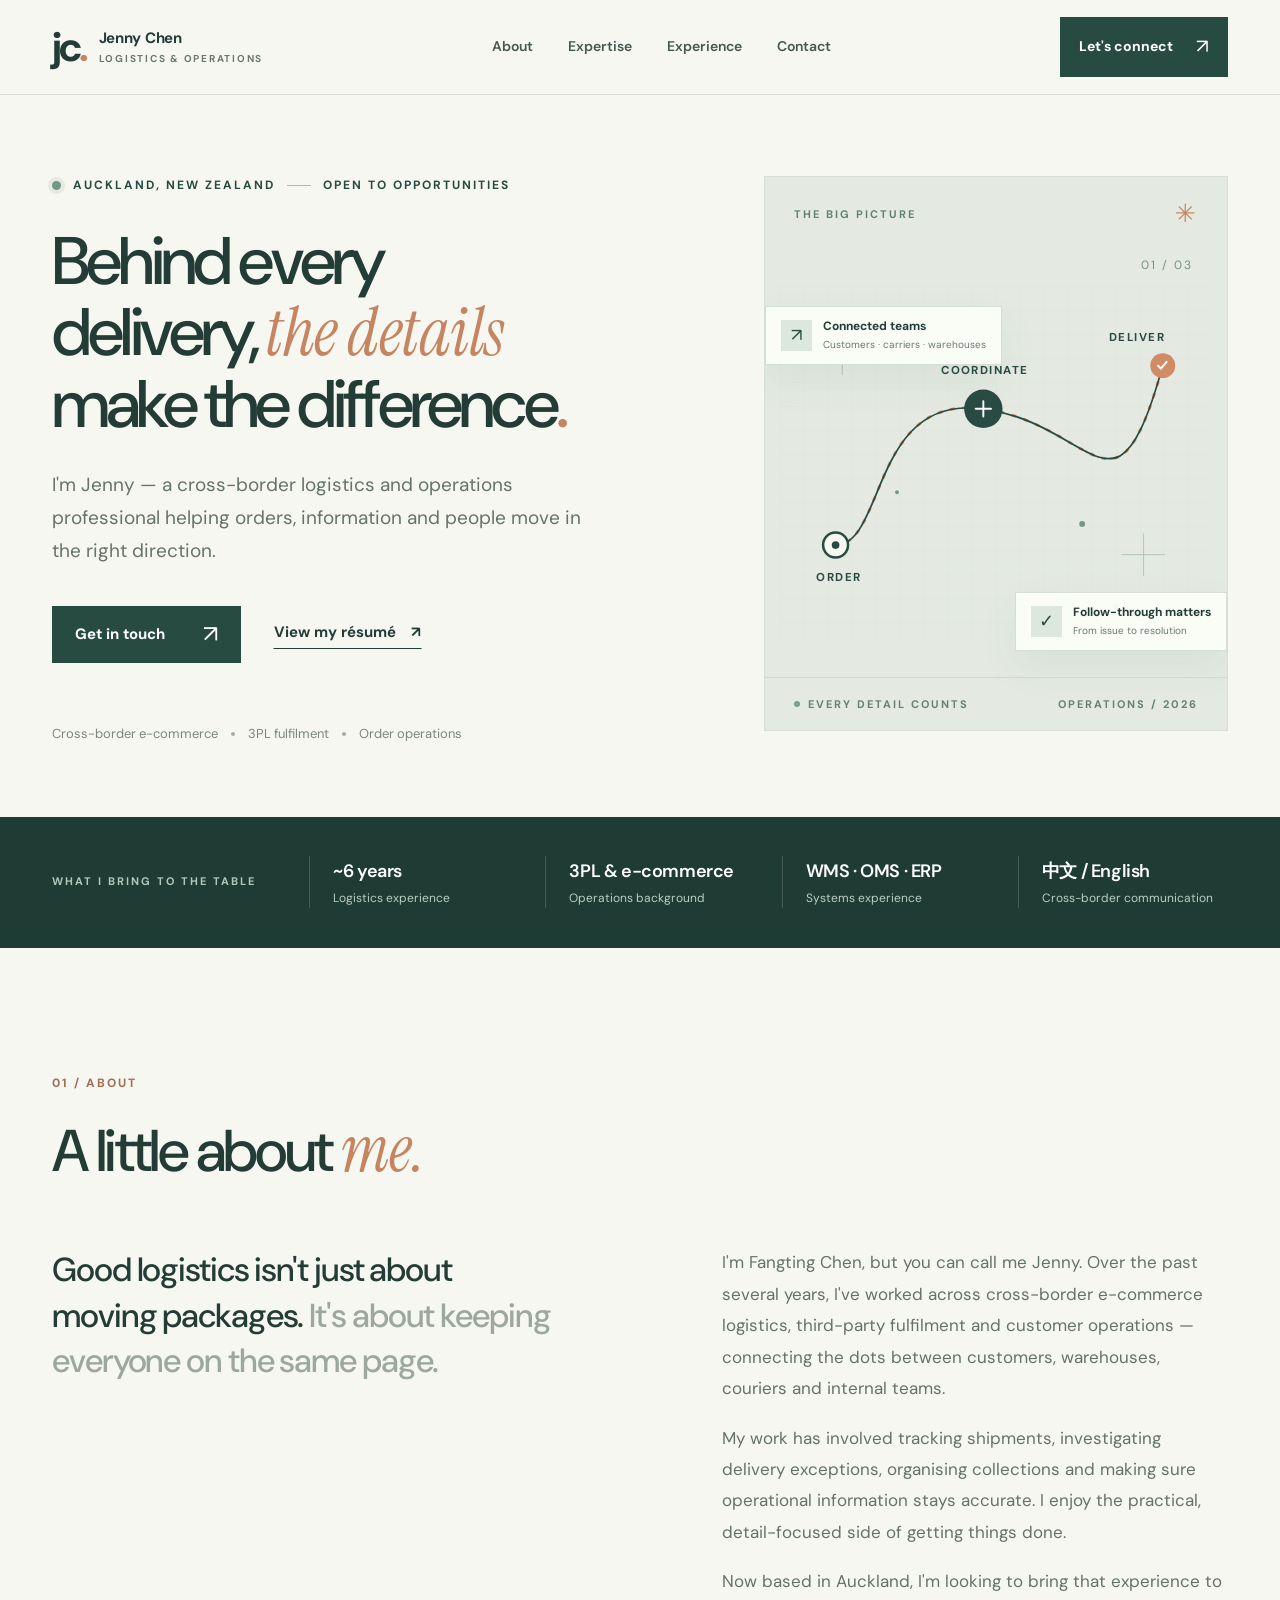
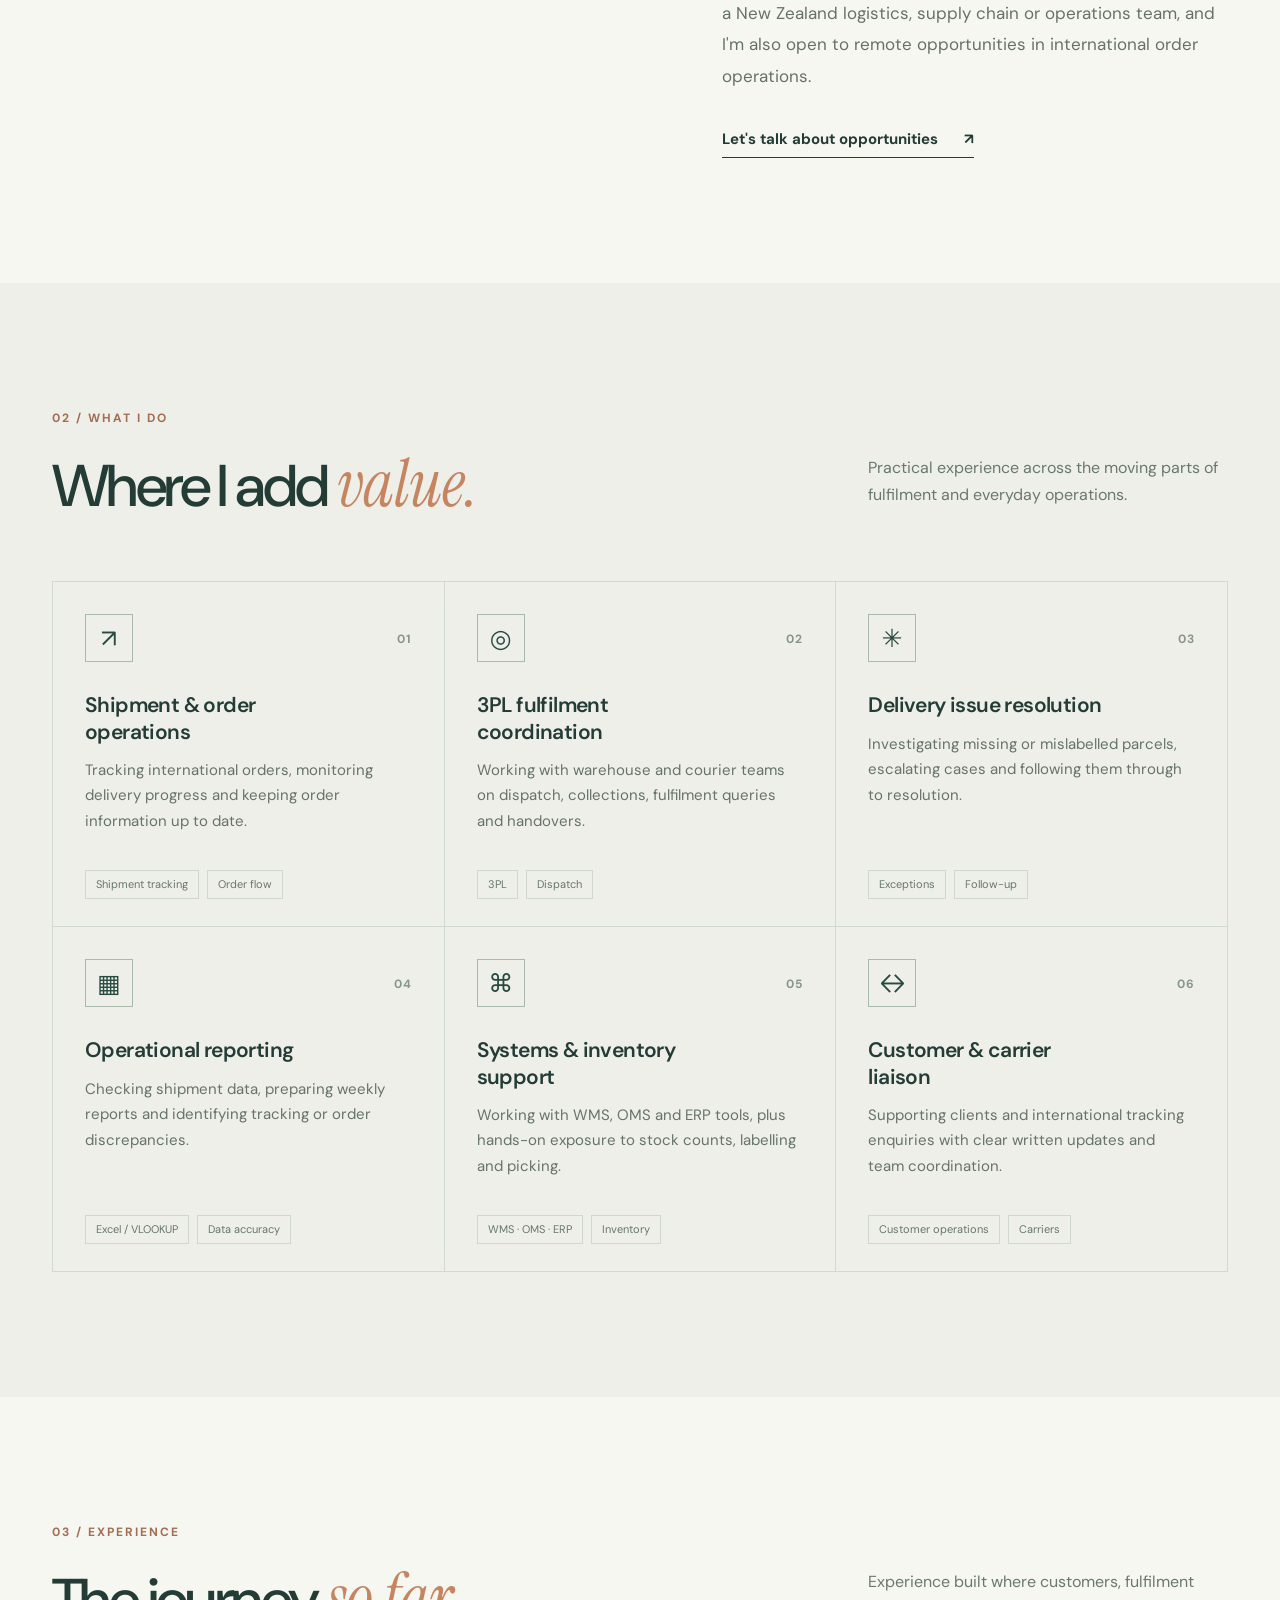
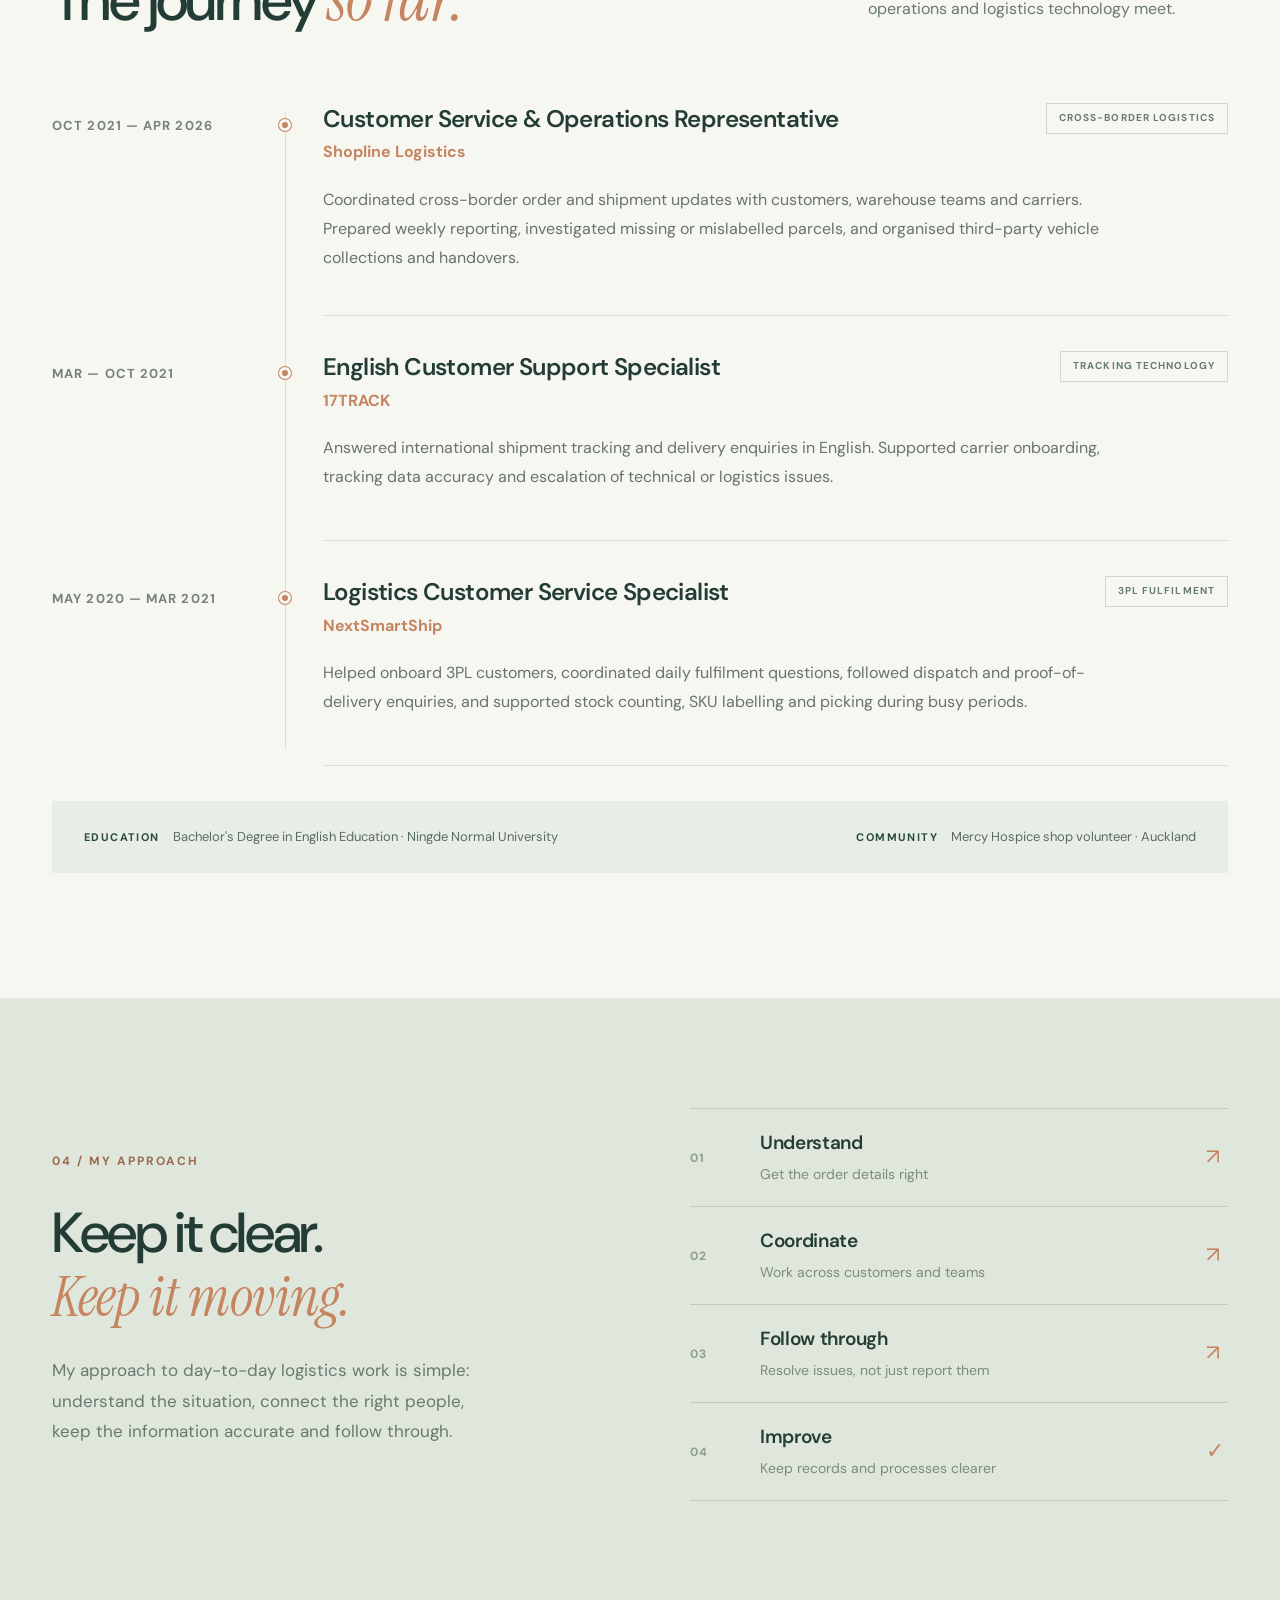
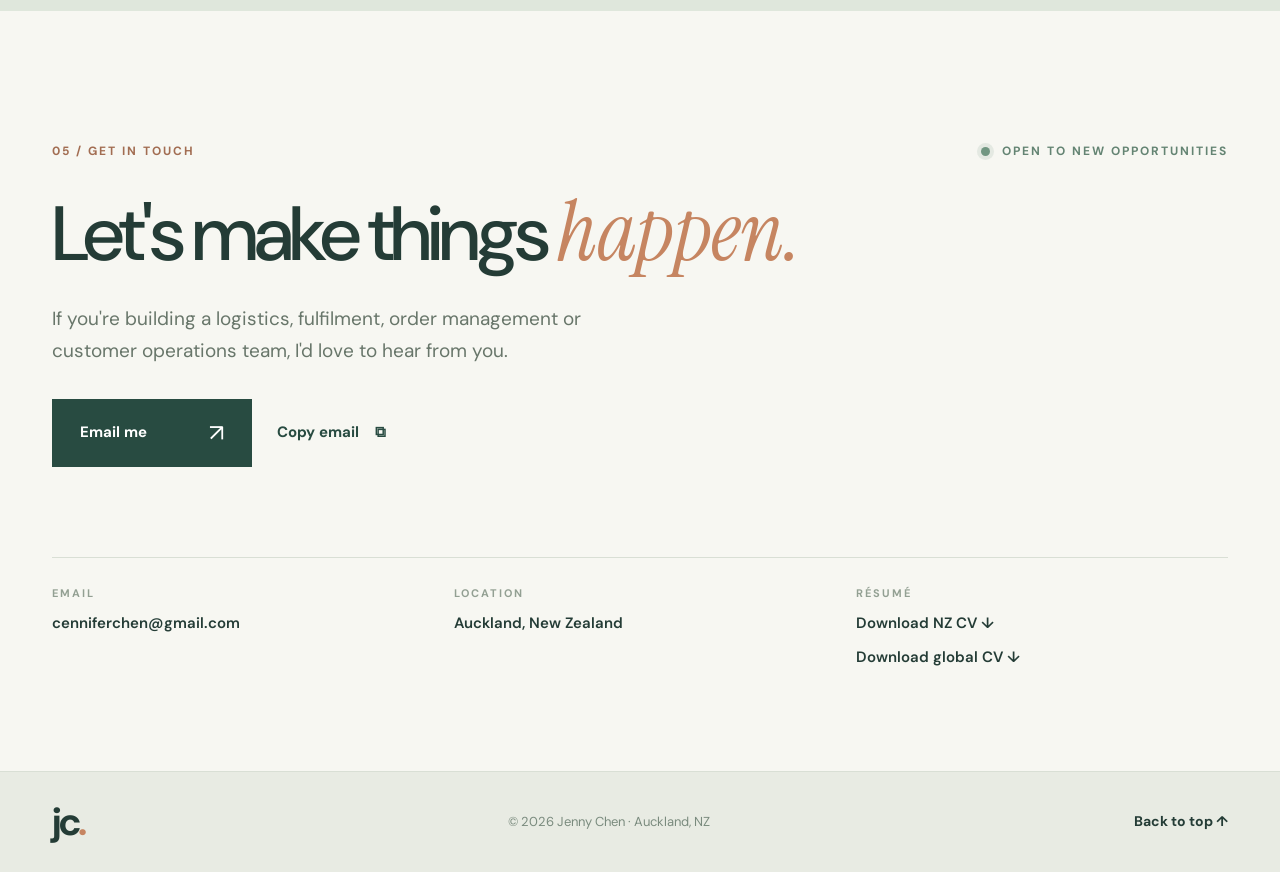
==== public/index.html @ e3de921a "Initial Jenny Chen website" ====
<!doctype html>
<html lang="en">
<head>
  <meta charset="utf-8">
  <meta name="viewport" content="width=device-width, initial-scale=1">
  <meta name="theme-color" content="#f7f7f2">
  <meta name="description" content="Meet Jenny Chen, an Auckland-based cross-border logistics and 3PL fulfilment professional experienced in shipment operations, order management and customer coordination.">
  <meta name="author" content="Fangting Chen">
  <meta property="og:type" content="profile">
  <meta property="og:title" content="Jenny Chen — Logistics & Operations">
  <meta property="og:description" content="Connecting the details behind every delivery. Cross-border logistics, fulfilment and customer operations in Auckland, New Zealand.">
  <meta property="og:url" content="https://jennyc.pages.dev/">
  <meta property="og:image" content="https://jennyc.pages.dev/og.png">
  <meta name="twitter:card" content="summary_large_image">
  <link rel="canonical" href="https://jennyc.pages.dev/">
  <link rel="icon" type="image/svg+xml" href="/favicon.svg">
  <link rel="preconnect" href="https://fonts.googleapis.com">
  <link rel="preconnect" href="https://fonts.gstatic.com" crossorigin>
  <link href="https://fonts.googleapis.com/css2?family=DM+Sans:wght@400;500;600;700&family=Instrument+Serif:ital@0;1&display=swap" rel="stylesheet">
  <link rel="stylesheet" href="styles.css">
  <title>Jenny Chen | Cross-border Logistics & Operations — Auckland, NZ</title>
  <script type="application/ld+json">{"@context":"https://schema.org","@type":"Person","name":"Fangting Chen","alternateName":"Jenny Chen","jobTitle":"Cross-border Logistics & Operations Professional","description":"Cross-border e-commerce logistics, 3PL fulfilment and shipment operations professional.","homeLocation":{"@type":"Place","name":"Auckland, New Zealand"},"knowsAbout":["Cross-border logistics","3PL fulfilment","Shipment tracking","Order management","Carrier coordination","WMS","OMS","ERP"],"email":"mailto:cenniferchen@gmail.com","url":"https://jennyc.pages.dev/"}</script>
</head>
<body>
  <a class="skip-link" href="#main">Skip to content</a>
  <header class="site-header" id="top">
    <div class="shell header-inner">
      <a class="brand" href="/" aria-label="Jenny Chen home">
        <span class="brand-symbol">jc<span>.</span></span>
        <span class="brand-name">Jenny Chen <small>LOGISTICS & OPERATIONS</small></span>
      </a>
      <nav class="desktop-nav" aria-label="Main navigation">
        <a href="#about">About</a><a href="#expertise">Expertise</a><a href="#experience">Experience</a><a href="#contact">Contact</a>
      </nav>
      <a class="header-contact" href="mailto:cenniferchen@gmail.com?subject=Hello%20Jenny%20%E2%80%94%20Career%20Opportunity">Let's connect <span aria-hidden="true">↗</span></a>
      <button class="mobile-menu-toggle" type="button" aria-controls="mobile-nav" aria-expanded="false" aria-label="Open navigation"><span></span><span></span></button>
    </div>
    <nav class="mobile-nav" id="mobile-nav" aria-label="Mobile navigation" hidden><a href="#about">About</a><a href="#expertise">Expertise</a><a href="#experience">Experience</a><a href="#contact">Contact</a></nav>
  </header>
  <main id="main">
    <section class="hero shell" aria-labelledby="hero-heading">
      <div class="hero-copy">
        <p class="eyebrow"><span class="status-dot"></span> AUCKLAND, NEW ZEALAND <span class="eyebrow-line"></span> OPEN TO OPPORTUNITIES</p>
        <h1 id="hero-heading">Behind every<br>delivery, <em>the details</em><br>make the difference<span class="period">.</span></h1>
        <p class="hero-lead">I'm Jenny — a cross-border logistics and operations professional helping orders, information and people move in the right direction.</p>
        <div class="hero-actions">
          <a class="button button-primary" href="#contact">Get in touch <span aria-hidden="true">↗</span></a>
          <a class="button button-text" href="/resume.html">View my résumé <span aria-hidden="true">↗</span></a>
        </div>
        <div class="hero-meta"><span>Cross-border e-commerce</span><span class="meta-separator"></span><span>3PL fulfilment</span><span class="meta-separator"></span><span>Order operations</span></div>
      </div>
      <div class="hero-art" aria-label="Illustration of a shipment's journey from order through coordination to delivery">
        <div class="art-top"><span>THE BIG PICTURE</span><span class="art-mark">✳</span></div>
        <div class="journey">
          <span class="journey-stamp">01 / 03</span>
          <svg class="journey-graphic" viewBox="0 0 450 370" role="img" aria-label="A visual route connecting three logistics stages">
            <defs><pattern id="grid" width="25" height="25" patternUnits="userSpaceOnUse"><path d="M25 0H0V25" fill="none" stroke="#d3ddd4" stroke-width="0.7"/></pattern></defs>
            <rect width="450" height="370" fill="url(#grid)" opacity="0.6"/>
            <path d="M58 270 C110 270 95 112 212 128 S350 260 399 83" stroke="#cf8c67" stroke-width="3" fill="none" stroke-linecap="round" stroke-dasharray="3 10"/>
            <path d="M58 270 C110 270 95 112 212 128 S350 260 399 83" stroke="#294b43" stroke-width="1.8" fill="none" stroke-linecap="round"/>
            <circle cx="58" cy="270" r="13" fill="#f8f8f2" stroke="#294b43" stroke-width="2.6"/><circle cx="58" cy="270" r="4" fill="#294b43"/>
            <circle cx="212" cy="128" r="20" fill="#294b43"/><path d="M204 128h16m-8-8v16" stroke="#fff" stroke-width="2" stroke-linecap="round"/>
            <circle cx="399" cy="83" r="13" fill="#cf8c67"/><path d="m394 83 3 3 6-7" fill="none" stroke="#fff" stroke-width="2" stroke-linecap="round"/>
            <g fill="#294b43" font-family="DM Sans,Arial,sans-serif" font-size="12" font-weight="700" letter-spacing="1.5"><text x="38" y="307">ORDER</text><text x="168" y="92">COORDINATE</text><text x="343" y="57">DELIVER</text></g>
            <g fill="#75958b"><circle cx="315" cy="248" r="3"/><circle cx="85" cy="63" r="3"/><circle cx="350" cy="334" r="3"/><circle cx="122" cy="215" r="2"/></g>
            <path d="M40 68h50m-25-25v50M356 280h45m-22-22v44" stroke="#9cb3a8" stroke-width="1" opacity=".7"/>
          </svg>
          <div class="floating-note note-one"><span class="note-icon">↗</span><span><strong>Connected teams</strong><small>Customers · carriers · warehouses</small></span></div>
          <div class="floating-note note-two"><span class="note-icon">✓</span><span><strong>Follow-through matters</strong><small>From issue to resolution</small></span></div>
        </div>
        <div class="art-bottom"><span><i></i> EVERY DETAIL COUNTS</span><span>OPERATIONS / 2026</span></div>
      </div>
    </section>
    <div class="credibility-band">
      <div class="shell credibility-inner">
        <p>WHAT I BRING TO THE TABLE</p>
        <div><strong>~6 years</strong><span>Logistics experience</span></div>
        <div><strong>3PL & e-commerce</strong><span>Operations background</span></div>
        <div><strong>WMS · OMS · ERP</strong><span>Systems experience</span></div>
        <div><strong>中文 / English</strong><span>Cross-border communication</span></div>
      </div>
    </div>

    <section id="about" class="section shell about-section">
      <div class="section-heading"><span class="section-number">01 / ABOUT</span><h2>A little about <em>me.</em></h2></div>
      <div class="about-grid">
        <p class="statement">Good logistics isn't just about moving packages. <span>It's about keeping everyone on the same page.</span></p>
        <div class="about-prose">
          <p>I'm Fangting Chen, but you can call me Jenny. Over the past several years, I've worked across cross-border e-commerce logistics, third-party fulfilment and customer operations — connecting the dots between customers, warehouses, couriers and internal teams.</p>
          <p>My work has involved tracking shipments, investigating delivery exceptions, organising collections and making sure operational information stays accurate. I enjoy the practical, detail-focused side of getting things done.</p>
          <p>Now based in Auckland, I'm looking to bring that experience to a New Zealand logistics, supply chain or operations team, and I'm also open to remote opportunities in international order operations.</p>
          <a href="#contact" class="inline-link">Let's talk about opportunities <span aria-hidden="true">↗</span></a>
        </div>
      </div>
    </section>

    <section id="expertise" class="section expertise-section">
      <div class="shell">
        <div class="section-heading heading-split"><div><span class="section-number">02 / WHAT I DO</span><h2>Where I add <em>value.</em></h2></div><p>Practical experience across the moving parts of fulfilment and everyday operations.</p></div>
        <div class="skills-grid">
          <article class="skill-card"><div class="skill-symbol">↗</div><span class="card-index">01</span><h3>Shipment & order operations</h3><p>Tracking international orders, monitoring delivery progress and keeping order information up to date.</p><div class="tags"><span>Shipment tracking</span><span>Order flow</span></div></article>
          <article class="skill-card"><div class="skill-symbol">◎</div><span class="card-index">02</span><h3>3PL fulfilment coordination</h3><p>Working with warehouse and courier teams on dispatch, collections, fulfilment queries and handovers.</p><div class="tags"><span>3PL</span><span>Dispatch</span></div></article>
          <article class="skill-card"><div class="skill-symbol">✳</div><span class="card-index">03</span><h3>Delivery issue resolution</h3><p>Investigating missing or mislabelled parcels, escalating cases and following them through to resolution.</p><div class="tags"><span>Exceptions</span><span>Follow-up</span></div></article>
          <article class="skill-card"><div class="skill-symbol">▦</div><span class="card-index">04</span><h3>Operational reporting</h3><p>Checking shipment data, preparing weekly reports and identifying tracking or order discrepancies.</p><div class="tags"><span>Excel / VLOOKUP</span><span>Data accuracy</span></div></article>
          <article class="skill-card"><div class="skill-symbol">⌘</div><span class="card-index">05</span><h3>Systems & inventory support</h3><p>Working with WMS, OMS and ERP tools, plus hands-on exposure to stock counts, labelling and picking.</p><div class="tags"><span>WMS · OMS · ERP</span><span>Inventory</span></div></article>
          <article class="skill-card"><div class="skill-symbol">↔</div><span class="card-index">06</span><h3>Customer & carrier liaison</h3><p>Supporting clients and international tracking enquiries with clear written updates and team coordination.</p><div class="tags"><span>Customer operations</span><span>Carriers</span></div></article>
        </div>
      </div>
    </section>

    <section id="experience" class="section shell experience-section">
      <div class="section-heading heading-split"><div><span class="section-number">03 / EXPERIENCE</span><h2>The journey <em>so far.</em></h2></div><p>Experience built where customers, fulfilment operations and logistics technology meet.</p></div>
      <div class="timeline">
        <article class="experience-row"><div class="experience-date">OCT 2021 — APR 2026</div><div class="experience-marker"><span></span></div><div class="experience-content"><div class="experience-top"><div><h3>Customer Service & Operations Representative</h3><p class="company">Shopline Logistics</p></div><span class="experience-pill">CROSS-BORDER LOGISTICS</span></div><p>Coordinated cross-border order and shipment updates with customers, warehouse teams and carriers. Prepared weekly reporting, investigated missing or mislabelled parcels, and organised third-party vehicle collections and handovers.</p></div></article>
        <article class="experience-row"><div class="experience-date">MAR — OCT 2021</div><div class="experience-marker"><span></span></div><div class="experience-content"><div class="experience-top"><div><h3>English Customer Support Specialist</h3><p class="company">17TRACK</p></div><span class="experience-pill">TRACKING TECHNOLOGY</span></div><p>Answered international shipment tracking and delivery enquiries in English. Supported carrier onboarding, tracking data accuracy and escalation of technical or logistics issues.</p></div></article>
        <article class="experience-row"><div class="experience-date">MAY 2020 — MAR 2021</div><div class="experience-marker"><span></span></div><div class="experience-content"><div class="experience-top"><div><h3>Logistics Customer Service Specialist</h3><p class="company">NextSmartShip</p></div><span class="experience-pill">3PL FULFILMENT</span></div><p>Helped onboard 3PL customers, coordinated daily fulfilment questions, followed dispatch and proof-of-delivery enquiries, and supported stock counting, SKU labelling and picking during busy periods.</p></div></article>
      </div>
      <div class="experience-foot"><span><strong>EDUCATION</strong> Bachelor's Degree in English Education · Ningde Normal University</span><span><strong>COMMUNITY</strong> Mercy Hospice shop volunteer · Auckland</span></div>
    </section>

    <section class="approach-section">
      <div class="shell approach-inner">
        <div class="approach-copy"><span class="section-number">04 / MY APPROACH</span><h2>Keep it clear.<br><em>Keep it moving.</em></h2><p>My approach to day-to-day logistics work is simple: understand the situation, connect the right people, keep the information accurate and follow through.</p></div>
        <div class="approach-steps"><div class="step"><b>01</b><div><strong>Understand</strong><span>Get the order details right</span></div><span aria-hidden="true">↗</span></div><div class="step"><b>02</b><div><strong>Coordinate</strong><span>Work across customers and teams</span></div><span aria-hidden="true">↗</span></div><div class="step"><b>03</b><div><strong>Follow through</strong><span>Resolve issues, not just report them</span></div><span aria-hidden="true">↗</span></div><div class="step"><b>04</b><div><strong>Improve</strong><span>Keep records and processes clearer</span></div><span aria-hidden="true">✓</span></div></div>
      </div>
    </section>

    <section id="contact" class="section shell contact-section">
      <div class="contact-intro"><span class="section-number">05 / GET IN TOUCH</span><span class="contact-availability"><span class="status-dot"></span> OPEN TO NEW OPPORTUNITIES</span></div>
      <h2>Let's make things <em>happen.</em></h2>
      <p>If you're building a logistics, fulfilment, order management or customer operations team, I'd love to hear from you.</p>
      <div class="contact-actions"><a class="button button-primary button-large" href="mailto:cenniferchen@gmail.com?subject=Hello%20Jenny%20%E2%80%94%20Career%20Opportunity">Email me <span aria-hidden="true">↗</span></a><button class="copy-email" type="button" data-copy="cenniferchen@gmail.com" aria-label="Copy Jenny's email address">Copy email <span aria-hidden="true">⧉</span></button></div>
      <div class="contact-bottom"><div><span class="small-label">EMAIL</span><a href="mailto:cenniferchen@gmail.com">cenniferchen@gmail.com</a></div><div><span class="small-label">LOCATION</span><span>Auckland, New Zealand</span></div><div><span class="small-label">RÉSUMÉ</span><a href="/Jenny_Chen_CV_NZ.pdf" download>Download NZ CV ↓</a><a href="/Jenny_Chen_CV_Global.pdf" download>Download global CV ↓</a></div></div>
    </section>
  </main>
  <footer class="site-footer"><div class="shell footer-inner"><a href="#top" class="footer-brand">jc<span>.</span></a><span>© <span id="year">2026</span> Jenny Chen · Auckland, NZ</span><a href="#top">Back to top ↑</a></div></footer>
  <script src="script.js" defer></script>
</body>
</html>
---- public/styles.css ----
:root{--ink:#243c36;--forest:#284b41;--forest-deep:#1f3c34;--muted:#69796e;--border:#d9dfd5;--paper:#f7f7f2;--soft:#edeee8;--white:#fff;--orange:#c68561;--cream:#f2eadd;--serif:"Instrument Serif",Georgia,serif;--sans:"DM Sans",system-ui,-apple-system,"Segoe UI",sans-serif}
*{box-sizing:border-box}html{scroll-behavior:smooth;scroll-padding-top:95px}body{margin:0;background:var(--paper);color:var(--ink);font-family:var(--sans);font-size:17px;line-height:1.68;-webkit-font-smoothing:antialiased}a{color:inherit;text-decoration:none}button{font:inherit;cursor:pointer}button:focus-visible,a:focus-visible{outline:3px solid var(--orange);outline-offset:5px}::selection{background:#d5ddc9;color:#142920}img,svg{max-width:100%}.shell{width:min(1280px,calc(100% - 104px));margin:0 auto}.skip-link{position:absolute;z-index:9999;top:-70px;left:15px;background:#fff;padding:12px}.skip-link:focus{top:12px}
.site-header{height:95px;position:relative;z-index:50;background:var(--paper);border-bottom:1px solid rgba(39,68,57,.14)}.header-inner{height:100%;display:flex;align-items:center;justify-content:space-between;gap:25px}.brand{display:flex;align-items:center;gap:12px;flex-shrink:0}.brand-symbol,.footer-brand{font-weight:700;letter-spacing:-2.8px;font-size:41px;line-height:1}.brand-symbol span,.footer-brand span{color:var(--orange)}.brand-name{font-size:15px;font-weight:700;letter-spacing:-.3px;line-height:1.3}.brand-name small{display:block;font-size:10px;letter-spacing:1.75px;color:var(--muted);font-weight:700;margin-top:4px}.desktop-nav{display:flex;align-items:center;gap:35px}.desktop-nav a{font-size:14px;font-weight:600;color:#45574f;transition:color .2s}.desktop-nav a:hover{color:var(--orange)}.header-contact{background:var(--forest);color:#fff;font-size:14px;font-weight:700;padding:13px 19px;white-space:nowrap;display:flex;align-items:center;gap:23px;transition:background .2s,transform .2s}.header-contact:hover,.button-primary:hover{background:#386658;transform:translateY(-2px)}.header-contact span{font-size:20px;font-weight:400}.mobile-menu-toggle{display:none;border:0;background:transparent;padding:12px}.mobile-menu-toggle span{display:block;width:25px;height:2px;background:var(--ink);margin:5px}.mobile-nav{background:var(--paper);border-top:1px solid var(--border);padding:15px 7%;box-shadow:0 20px 25px #16292213}.mobile-nav:not([hidden]){display:flex;flex-direction:column}.mobile-nav a{padding:12px 5px;font-size:16px;font-weight:600}
.hero{display:grid;grid-template-columns:1.17fr .83fr;gap:5%;align-items:center;min-height:680px;padding-top:68px;padding-bottom:72px}.eyebrow,.section-number,.small-label,.contact-availability{font-size:12px;letter-spacing:2px;font-weight:700}.eyebrow{display:flex;align-items:center;gap:12px;color:var(--forest);white-space:nowrap}.status-dot{width:9px;height:9px;display:inline-block;border-radius:50%;background:#729782;box-shadow:0 0 0 4px #72978224;flex-shrink:0}.eyebrow-line{width:24px;height:1px;background:#adb8aa}.hero h1{font-weight:500;letter-spacing:-3.8px;line-height:1.06;font-size:clamp(49px,5.25vw,81px);margin:31px 0 28px;max-width:780px}.hero h1 em,.section h2 em,.approach-copy h2 em,.contact-section h2 em{font-family:var(--serif);font-weight:400;letter-spacing:-.5px;color:var(--orange)}.period{color:var(--orange)}.hero-lead{color:#657369;line-height:1.75;max-width:550px;font-size:19px;margin:0}.hero-actions{display:flex;align-items:center;gap:32px;margin-top:38px}.button{display:inline-flex;align-items:center;justify-content:space-between;gap:38px;border:1px solid transparent;min-height:54px;font-size:15px;font-weight:700;transition:transform .2s,background .2s}.button-primary{background:var(--forest);padding:15px 22px;color:#fff}.button-primary span{font-size:24px;line-height:1;font-weight:400}.button-text{border-bottom:1px solid var(--ink);padding:0 0 3px;min-height:auto;gap:15px}.button-text:hover,.inline-link:hover{color:var(--orange);border-color:var(--orange)}.hero-meta{display:flex;align-items:center;flex-wrap:wrap;gap:13px;color:#7a867e;font-size:13px;margin-top:60px}.meta-separator{width:4px;height:4px;border-radius:50%;background:#a3afa5}
.hero-art{background:#e4eae2;min-height:555px;border:1px solid #d8e0d6;position:relative;overflow:hidden;display:flex;flex-direction:column}.art-top,.art-bottom{display:flex;justify-content:space-between;align-items:center;padding:24px 29px;color:#658075;font-size:11px;font-weight:700;letter-spacing:2px;position:relative;z-index:2}.art-mark{color:var(--orange);font-size:25px;line-height:1}.journey{flex:1;position:relative;display:flex;align-items:center;justify-content:center}.journey-graphic{width:calc(100% - 24px);max-height:355px;overflow:visible}.journey-stamp{position:absolute;right:34px;top:5px;color:#769186;font-size:12px;letter-spacing:2px}.floating-note{position:absolute;display:flex;align-items:center;gap:11px;background:rgba(252,254,248,.94);border:1px solid #d5ddd4;box-shadow:0 16px 42px #284b4110;padding:12px 15px;z-index:2}.note-one{left:0;top:13%}.note-two{right:0;bottom:6%}.note-icon{display:grid;place-items:center;background:#dce7dd;color:var(--forest);width:31px;height:31px;font-size:18px}.floating-note strong{display:block;font-size:12px;line-height:1.3}.floating-note small{display:block;font-size:10px;line-height:1.5;color:#68796d;margin-top:3px}.art-bottom{border-top:1px solid #ced8cf;padding-top:17px;padding-bottom:17px}.art-bottom span:first-child{display:flex;align-items:center;gap:8px}.art-bottom i{display:block;width:6px;height:6px;border-radius:50%;background:#7ca18a}
.credibility-band{background:var(--forest-deep);color:#fff}.credibility-inner{min-height:131px;display:grid;grid-template-columns:1.1fr repeat(4,1fr);gap:26px;align-items:center}.credibility-inner>p{font-size:11px;font-weight:700;letter-spacing:2px;color:#b2c7ba;line-height:1.8}.credibility-inner>div{display:flex;flex-direction:column;gap:2px;border-left:1px solid #ffffff29;padding-left:23px}.credibility-inner strong{font-size:18px;letter-spacing:-.4px;white-space:nowrap;font-weight:600}.credibility-inner span{font-size:12px;color:#bbcdc2}
.section{padding-top:125px;padding-bottom:125px}.section-heading .section-number{color:#a26d52;display:block;margin-bottom:22px}.section-heading h2,.contact-section h2{font-size:clamp(43px,4.6vw,68px);font-weight:500;letter-spacing:-2.6px;line-height:1.06;margin:0}.section-heading h2 em,.contact-section h2 em{font-size:1.1em}.heading-split{display:flex;align-items:end;justify-content:space-between;gap:35px}.heading-split>p{max-width:360px;color:var(--muted);font-size:16px;margin:0 0 10px}.about-grid{display:grid;grid-template-columns:1fr 1fr;gap:14%;margin-top:64px}.statement{font-size:clamp(28px,2.6vw,38px);letter-spacing:-1.1px;line-height:1.36;font-weight:500;margin:0}.statement span{color:#9da89d}.about-prose p{margin:0 0 18px;color:#657268;font-size:17px;line-height:1.85}.inline-link{display:inline-flex;gap:26px;border-bottom:1px solid var(--ink);padding-bottom:5px;font-size:15px;font-weight:700;margin-top:17px}
.expertise-section{background:#efefe9}.skills-grid{display:grid;grid-template-columns:repeat(3,1fr);margin-top:62px;border-top:1px solid #d2d9ce;border-left:1px solid #d2d9ce}.skill-card{min-height:345px;border-right:1px solid #d2d9ce;border-bottom:1px solid #d2d9ce;padding:32px 32px 27px;display:flex;flex-direction:column;transition:background .2s}.skill-card:hover{background:#f9f9f5}.skill-symbol{width:48px;height:48px;border:1px solid #a7baac;display:grid;place-items:center;color:var(--forest);font-size:25px;line-height:1}.card-index{font-size:12px;color:#87968a;font-weight:700;letter-spacing:1px;align-self:end;margin-top:-33px}.skill-card h3{font-size:21px;font-weight:600;line-height:1.25;letter-spacing:-.6px;max-width:240px;margin:43px 0 13px}.skill-card p{font-size:15px;line-height:1.7;color:#65736a;margin:0 0 22px}.tags{margin-top:auto;display:flex;gap:8px;flex-wrap:wrap}.tags span{font-size:11px;line-height:1.4;border:1px solid #d0d8cd;padding:6px 10px;color:#64776a;white-space:nowrap}
.timeline{margin-top:70px}.experience-row{display:grid;grid-template-columns:195px 32px 1fr;gap:22px;min-height:225px}.experience-date{padding-top:12px;color:#758378;font-size:13px;font-weight:700;letter-spacing:1.1px}.experience-marker{position:relative;display:flex;justify-content:center}.experience-marker:before{content:"";width:1px;height:100%;background:#d8ded5;position:absolute;left:50%;top:9px}.experience-row:last-child .experience-marker:before{height:calc(100% - 60px)}.experience-marker span{width:12px;height:12px;position:relative;z-index:1;border:3px solid var(--paper);background:var(--orange);box-shadow:0 0 0 1px var(--orange);border-radius:50%;margin-top:16px}.experience-content{border-bottom:1px solid var(--border);padding:0 0 43px;margin-bottom:35px}.experience-top{display:flex;justify-content:space-between;align-items:flex-start;gap:15px}.experience-content h3{font-size:24px;letter-spacing:-.6px;font-weight:600;line-height:1.3;margin:0 0 5px}.experience-content .company{color:var(--orange);font-size:16px;font-weight:700;margin:0}.experience-pill{border:1px solid #cfd8cf;padding:6px 12px;font-size:10px;letter-spacing:1.1px;font-weight:700;color:#667d6e;white-space:nowrap}.experience-content>p{max-width:780px;color:#66746b;font-size:16px;margin:20px 0 0;line-height:1.8}.experience-foot{display:flex;gap:40px;justify-content:space-between;background:#e8eee6;padding:25px 32px;color:#586d5f;font-size:13px}.experience-foot strong{color:var(--forest);font-size:11px;letter-spacing:1.4px;margin-right:10px}
.approach-section{background:#dfe7dc;padding:110px 0}.approach-inner{display:grid;grid-template-columns:.96fr 1.04fr;gap:12%;align-items:center}.approach-copy .section-number{color:#9c6a4e}.approach-copy h2{font-size:clamp(42px,4.4vw,63px);letter-spacing:-2.4px;line-height:1.13;font-weight:500;margin:27px 0}.approach-copy p{font-size:17px;color:#667b6d;max-width:430px;line-height:1.8}.approach-steps{border-top:1px solid #bcccbf}.step{display:grid;grid-template-columns:55px 1fr 22px;align-items:center;gap:15px;min-height:98px;border-bottom:1px solid #bcccbf}.step b{font-size:12px;color:#8e9e8f;letter-spacing:1px}.step strong{display:block;font-size:19px;font-weight:600;letter-spacing:-.3px}.step span{color:#7a8c7f;font-size:14px}.step>span:last-child{font-size:22px;color:var(--orange)}
.contact-section{padding-top:130px;padding-bottom:100px}.contact-intro{display:flex;justify-content:space-between;gap:15px;color:#a26d52;margin-bottom:26px}.contact-availability{color:#648473;display:flex;align-items:center;gap:12px}.contact-section h2{font-size:clamp(52px,6vw,89px);letter-spacing:-4px}.contact-section>p{max-width:560px;color:#68766a;font-size:19px;line-height:1.7;margin:26px 0 32px}.contact-actions{display:flex;align-items:center;gap:25px}.button-large{padding:20px 27px;min-width:200px}.copy-email{border:0;background:transparent;color:var(--forest);font-size:15px;font-weight:700;padding:12px 0}.copy-email span{margin-left:12px}.copy-email:hover{color:var(--orange)}.contact-bottom{margin-top:90px;padding-top:26px;border-top:1px solid var(--border);display:grid;grid-template-columns:1fr 1fr 1fr;gap:30px}.contact-bottom>div{display:flex;flex-direction:column;gap:9px;align-items:flex-start}.small-label{color:#93a093;font-size:11px}.contact-bottom a,.contact-bottom div>span:not(.small-label){font-size:15px;font-weight:600}.contact-bottom a:hover{color:var(--orange)}
.site-footer{background:#e8ebe3;border-top:1px solid var(--border)}.footer-inner{min-height:100px;display:flex;justify-content:space-between;align-items:center;gap:20px}.footer-brand{font-size:39px}.footer-inner>span{font-size:13px;color:#7a8b7e}.footer-inner>a:last-child{font-size:14px;font-weight:700}
@media(max-width:1180px){.shell{width:min(1120px,calc(100% - 70px))}.desktop-nav{gap:19px}.hero{gap:3%}.hero h1{font-size:clamp(49px,5.35vw,68px)}.hero-art{min-height:495px}.credibility-inner{gap:10px}.credibility-inner strong{font-size:15px}.credibility-inner>div{padding-left:14px}.floating-note{padding:9px}.experience-pill{display:none}}
@media(max-width:850px){.shell{width:calc(100% - 48px)}.site-header{height:78px}.desktop-nav,.header-contact{display:none}.mobile-menu-toggle{display:block}.hero{grid-template-columns:1fr;min-height:auto;padding-top:70px;gap:50px}.hero h1{max-width:760px;font-size:clamp(48px,7.8vw,76px)}.hero-art{min-height:440px;max-width:650px;width:100%;margin:0 auto}.journey-graphic{max-height:310px}.hero-meta{margin-top:35px}.credibility-inner{grid-template-columns:repeat(2,1fr);padding-top:25px;padding-bottom:25px;gap:21px 15px}.credibility-inner>p{grid-column:1/-1;margin:0}.credibility-inner>div{min-height:48px}.section{padding-top:85px;padding-bottom:85px}.about-grid{gap:6%;margin-top:50px}.skills-grid{grid-template-columns:repeat(2,1fr)}.heading-split{align-items:start;flex-direction:column}.heading-split>p{max-width:560px;margin:0}.approach-inner{gap:50px;grid-template-columns:1fr}.approach-section{padding:85px 0}.experience-row{grid-template-columns:145px 25px 1fr;gap:12px}.experience-foot{flex-direction:column;gap:12px}.contact-section h2{letter-spacing:-2.5px}}
@media(max-width:580px){body{font-size:16px}.shell{width:calc(100% - 38px)}.brand-name{font-size:13px}.brand-name small{font-size:9px}.brand-symbol{font-size:36px}.hero{padding-top:54px;padding-bottom:60px;gap:43px}.eyebrow{font-size:10px;letter-spacing:1.2px;gap:8px;flex-wrap:wrap;white-space:normal}.eyebrow-line{width:11px}.hero h1{font-size:clamp(45px,10.9vw,60px);letter-spacing:-2.5px;line-height:1.08;margin:24px 0}.hero-lead{font-size:17px}.hero-actions{gap:18px;flex-wrap:wrap;margin-top:32px}.button{gap:20px;font-size:14px}.button-primary{padding:13px 16px}.hero-meta{gap:8px;font-size:11px}.hero-art{min-height:345px}.art-top,.art-bottom{padding:18px 15px;font-size:9px;letter-spacing:1.2px}.journey-graphic{width:100%;max-height:275px}.floating-note{padding:8px;gap:6px}.floating-note strong{font-size:10px}.floating-note small{font-size:8px}.note-icon{width:26px;height:26px}.note-one{left:3px;top:3%}.note-two{right:3px;bottom:4%}.journey-stamp{display:none}.credibility-inner{gap:18px 5px}.credibility-inner>div{padding-left:10px}.credibility-inner strong{font-size:15px;white-space:normal}.credibility-inner span{font-size:11px}.section{padding-top:80px;padding-bottom:80px}.section-heading h2,.approach-copy h2{font-size:44px;letter-spacing:-1.6px}.section-heading .section-number{margin-bottom:18px}.about-grid{grid-template-columns:1fr;gap:25px;margin-top:39px}.statement{font-size:29px}.about-prose p{font-size:16px}.skills-grid{grid-template-columns:1fr;margin-top:37px}.skill-card{min-height:280px;padding:27px}.skill-card h3{margin-top:30px}.experience-row{grid-template-columns:17px 1fr;gap:13px;min-height:0}.experience-date{grid-column:2;grid-row:1;padding:0 0 10px;font-size:11px}.experience-marker{grid-column:1;grid-row:1 / span 2}.experience-marker span{margin-top:5px}.experience-content{grid-column:2;grid-row:2;padding-bottom:32px;margin-bottom:31px}.experience-content h3{font-size:21px}.experience-content>p{font-size:15px;margin-top:14px}.experience-foot{padding:24px;font-size:12px}.experience-foot strong{display:block;margin-bottom:3px}.approach-section{padding:74px 0}.step{min-height:90px}.contact-intro{flex-direction:column;gap:13px}.contact-section h2{font-size:clamp(47px,12vw,64px);letter-spacing:-2.3px}.contact-section>p{font-size:17px}.contact-bottom{grid-template-columns:1fr;gap:27px;margin-top:65px}.footer-inner{min-height:95px;flex-wrap:wrap;justify-content:space-between}.footer-inner>span{order:3;width:100%;margin-top:-27px;padding-left:1px}}
@media(prefers-reduced-motion:reduce){html{scroll-behavior:auto}*,*:before,*:after{animation-duration:.01ms!important;transition-duration:.01ms!important}}
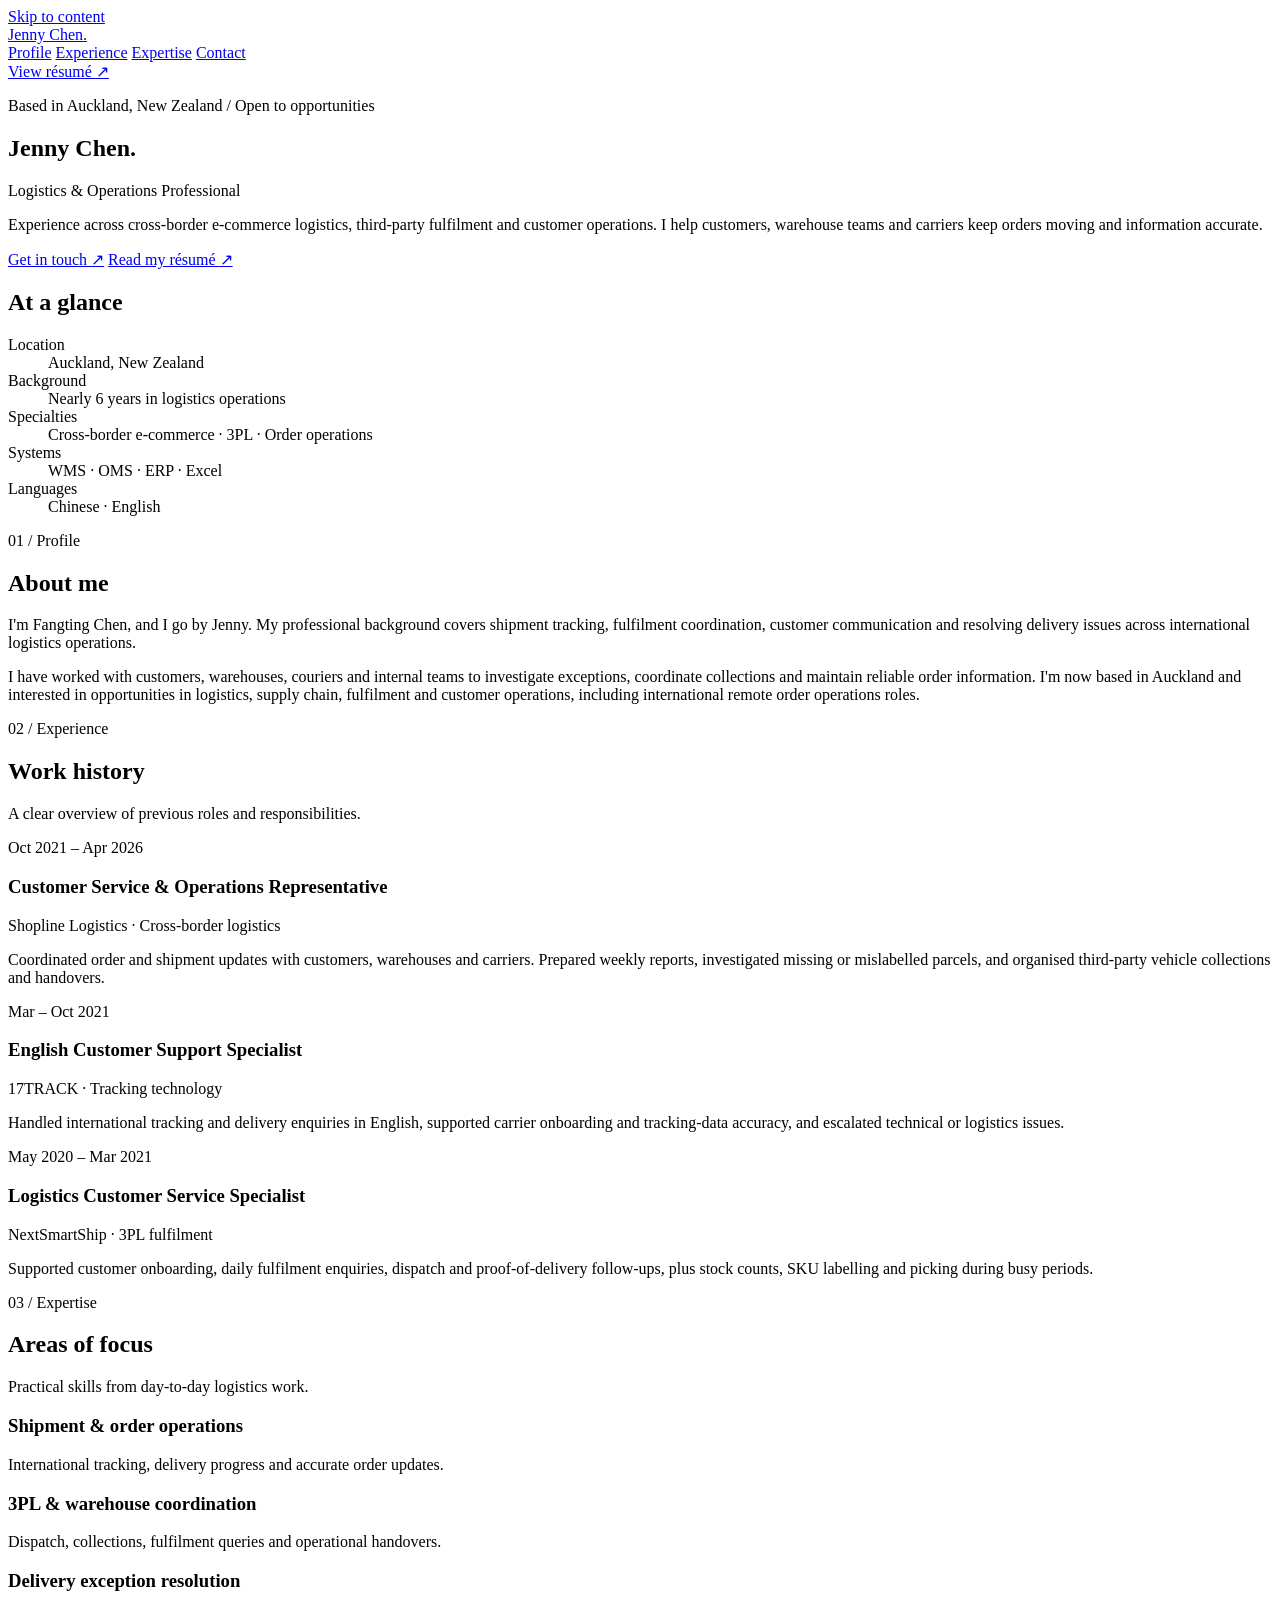
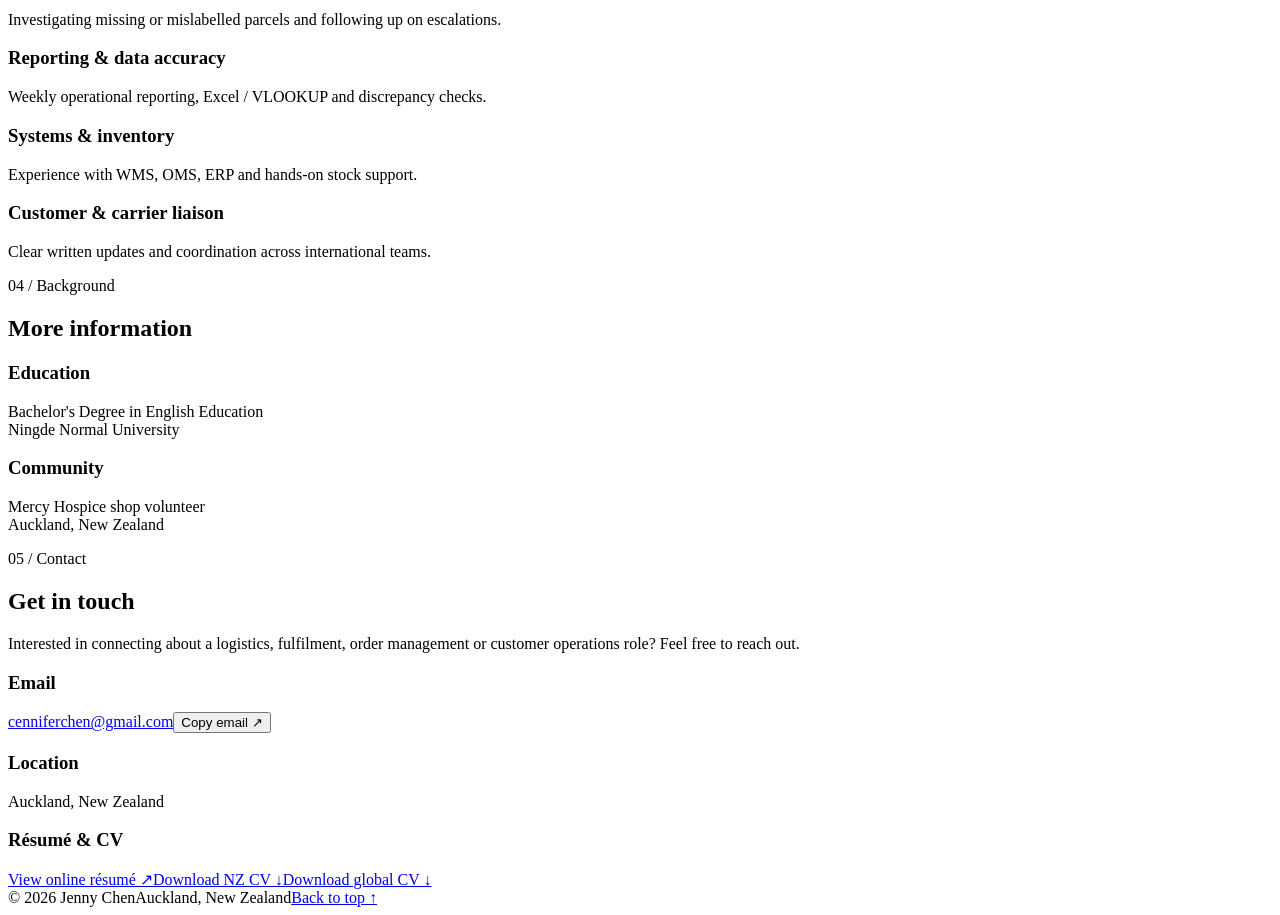
==== commit ed812a99: "Simplify Jenny homepage around clear career information" ====
--- a/public/index.html
+++ b/public/index.html
@@ -3,137 +3,134 @@
 <head>
   <meta charset="utf-8">
   <meta name="viewport" content="width=device-width, initial-scale=1">
-  <meta name="theme-color" content="#f7f7f2">
-  <meta name="description" content="Meet Jenny Chen, an Auckland-based cross-border logistics and 3PL fulfilment professional experienced in shipment operations, order management and customer coordination.">
+  <meta name="theme-color" content="#fbfcfc">
+  <meta name="description" content="Jenny Chen is an Auckland-based logistics and operations professional with experience in cross-border e-commerce, 3PL fulfilment, shipment tracking and customer coordination. View work history, skills and CV.">
   <meta name="author" content="Fangting Chen">
   <meta property="og:type" content="profile">
-  <meta property="og:title" content="Jenny Chen — Logistics & Operations">
-  <meta property="og:description" content="Connecting the details behind every delivery. Cross-border logistics, fulfilment and customer operations in Auckland, New Zealand.">
+  <meta property="og:title" content="Jenny Chen | Logistics & Operations">
+  <meta property="og:description" content="Professional profile, work experience and CV of Jenny Chen, based in Auckland, New Zealand.">
   <meta property="og:url" content="https://jennyc.pages.dev/">
   <meta property="og:image" content="https://jennyc.pages.dev/og.png">
   <meta name="twitter:card" content="summary_large_image">
   <link rel="canonical" href="https://jennyc.pages.dev/">
   <link rel="icon" type="image/svg+xml" href="/favicon.svg">
-  <link rel="preconnect" href="https://fonts.googleapis.com">
-  <link rel="preconnect" href="https://fonts.gstatic.com" crossorigin>
-  <link href="https://fonts.googleapis.com/css2?family=DM+Sans:wght@400;500;600;700&family=Instrument+Serif:ital@0;1&display=swap" rel="stylesheet">
-  <link rel="stylesheet" href="styles.css">
-  <title>Jenny Chen | Cross-border Logistics & Operations — Auckland, NZ</title>
+  <link rel="stylesheet" href="/styles.css">
+  <title>Jenny Chen | Logistics & Operations — Auckland, New Zealand</title>
   <script type="application/ld+json">{"@context":"https://schema.org","@type":"Person","name":"Fangting Chen","alternateName":"Jenny Chen","jobTitle":"Cross-border Logistics & Operations Professional","description":"Cross-border e-commerce logistics, 3PL fulfilment and shipment operations professional.","homeLocation":{"@type":"Place","name":"Auckland, New Zealand"},"knowsAbout":["Cross-border logistics","3PL fulfilment","Shipment tracking","Order management","Carrier coordination","WMS","OMS","ERP"],"email":"mailto:cenniferchen@gmail.com","url":"https://jennyc.pages.dev/"}</script>
 </head>
 <body>
   <a class="skip-link" href="#main">Skip to content</a>
   <header class="site-header" id="top">
-    <div class="shell header-inner">
-      <a class="brand" href="/" aria-label="Jenny Chen home">
-        <span class="brand-symbol">jc<span>.</span></span>
-        <span class="brand-name">Jenny Chen <small>LOGISTICS & OPERATIONS</small></span>
-      </a>
-      <nav class="desktop-nav" aria-label="Main navigation">
-        <a href="#about">About</a><a href="#expertise">Expertise</a><a href="#experience">Experience</a><a href="#contact">Contact</a>
+    <div class="container header-inner">
+      <a class="wordmark" href="#top" aria-label="Jenny Chen — back to top">Jenny Chen<span class="wordmark-dot">.</span></a>
+      <nav class="site-nav" aria-label="Main navigation">
+        <a href="#about">Profile</a>
+        <a href="#experience">Experience</a>
+        <a href="#expertise">Expertise</a>
+        <a href="#contact">Contact</a>
       </nav>
-      <a class="header-contact" href="mailto:cenniferchen@gmail.com?subject=Hello%20Jenny%20%E2%80%94%20Career%20Opportunity">Let's connect <span aria-hidden="true">↗</span></a>
-      <button class="mobile-menu-toggle" type="button" aria-controls="mobile-nav" aria-expanded="false" aria-label="Open navigation"><span></span><span></span></button>
+      <a class="header-resume" href="/resume.html?track=nz">View résumé <span aria-hidden="true">↗</span></a>
     </div>
-    <nav class="mobile-nav" id="mobile-nav" aria-label="Mobile navigation" hidden><a href="#about">About</a><a href="#expertise">Expertise</a><a href="#experience">Experience</a><a href="#contact">Contact</a></nav>
   </header>
+
   <main id="main">
-    <section class="hero shell" aria-labelledby="hero-heading">
-      <div class="hero-copy">
-        <p class="eyebrow"><span class="status-dot"></span> AUCKLAND, NEW ZEALAND <span class="eyebrow-line"></span> OPEN TO OPPORTUNITIES</p>
-        <h1 id="hero-heading">Behind every<br>delivery, <em>the details</em><br>make the difference<span class="period">.</span></h1>
-        <p class="hero-lead">I'm Jenny — a cross-border logistics and operations professional helping orders, information and people move in the right direction.</p>
-        <div class="hero-actions">
-          <a class="button button-primary" href="#contact">Get in touch <span aria-hidden="true">↗</span></a>
-          <a class="button button-text" href="/resume.html">View my résumé <span aria-hidden="true">↗</span></a>
+    <section class="hero container" aria-labelledby="page-title">
+      <div class="hero-main">
+        <p class="eyebrow"><span class="online-dot" aria-hidden="true"></span> Based in Auckland, New Zealand <span class="eyebrow-sep">/</span> Open to opportunities</p>
+        <h1 id="page-title">Jenny Chen<span class="title-dot">.</span></h1>
+        <p class="hero-role">Logistics &amp; Operations Professional</p>
+        <p class="hero-summary">Experience across cross-border e-commerce logistics, third-party fulfilment and customer operations. I help customers, warehouse teams and carriers keep orders moving and information accurate.</p>
+        <div class="hero-links">
+          <a class="primary-link" href="mailto:cenniferchen@gmail.com?subject=Career%20Opportunity%20for%20Jenny">Get in touch <span aria-hidden="true">↗</span></a>
+          <a class="text-link" href="/resume.html?track=nz">Read my résumé <span aria-hidden="true">↗</span></a>
         </div>
-        <div class="hero-meta"><span>Cross-border e-commerce</span><span class="meta-separator"></span><span>3PL fulfilment</span><span class="meta-separator"></span><span>Order operations</span></div>
       </div>
-      <div class="hero-art" aria-label="Illustration of a shipment's journey from order through coordination to delivery">
-        <div class="art-top"><span>THE BIG PICTURE</span><span class="art-mark">✳</span></div>
-        <div class="journey">
-          <span class="journey-stamp">01 / 03</span>
-          <svg class="journey-graphic" viewBox="0 0 450 370" role="img" aria-label="A visual route connecting three logistics stages">
-            <defs><pattern id="grid" width="25" height="25" patternUnits="userSpaceOnUse"><path d="M25 0H0V25" fill="none" stroke="#d3ddd4" stroke-width="0.7"/></pattern></defs>
-            <rect width="450" height="370" fill="url(#grid)" opacity="0.6"/>
-            <path d="M58 270 C110 270 95 112 212 128 S350 260 399 83" stroke="#cf8c67" stroke-width="3" fill="none" stroke-linecap="round" stroke-dasharray="3 10"/>
-            <path d="M58 270 C110 270 95 112 212 128 S350 260 399 83" stroke="#294b43" stroke-width="1.8" fill="none" stroke-linecap="round"/>
-            <circle cx="58" cy="270" r="13" fill="#f8f8f2" stroke="#294b43" stroke-width="2.6"/><circle cx="58" cy="270" r="4" fill="#294b43"/>
-            <circle cx="212" cy="128" r="20" fill="#294b43"/><path d="M204 128h16m-8-8v16" stroke="#fff" stroke-width="2" stroke-linecap="round"/>
-            <circle cx="399" cy="83" r="13" fill="#cf8c67"/><path d="m394 83 3 3 6-7" fill="none" stroke="#fff" stroke-width="2" stroke-linecap="round"/>
-            <g fill="#294b43" font-family="DM Sans,Arial,sans-serif" font-size="12" font-weight="700" letter-spacing="1.5"><text x="38" y="307">ORDER</text><text x="168" y="92">COORDINATE</text><text x="343" y="57">DELIVER</text></g>
-            <g fill="#75958b"><circle cx="315" cy="248" r="3"/><circle cx="85" cy="63" r="3"/><circle cx="350" cy="334" r="3"/><circle cx="122" cy="215" r="2"/></g>
-            <path d="M40 68h50m-25-25v50M356 280h45m-22-22v44" stroke="#9cb3a8" stroke-width="1" opacity=".7"/>
-          </svg>
-          <div class="floating-note note-one"><span class="note-icon">↗</span><span><strong>Connected teams</strong><small>Customers · carriers · warehouses</small></span></div>
-          <div class="floating-note note-two"><span class="note-icon">✓</span><span><strong>Follow-through matters</strong><small>From issue to resolution</small></span></div>
-        </div>
-        <div class="art-bottom"><span><i></i> EVERY DETAIL COUNTS</span><span>OPERATIONS / 2026</span></div>
+      <aside class="hero-facts" aria-label="Professional details">
+        <h2>At a glance</h2>
+        <dl>
+          <div><dt>Location</dt><dd>Auckland, New Zealand</dd></div>
+          <div><dt>Background</dt><dd>Nearly 6 years in logistics operations</dd></div>
+          <div><dt>Specialties</dt><dd>Cross-border e-commerce · 3PL · Order operations</dd></div>
+          <div><dt>Systems</dt><dd>WMS · OMS · ERP · Excel</dd></div>
+          <div><dt>Languages</dt><dd>Chinese · English</dd></div>
+        </dl>
+      </aside>
+    </section>
+
+    <section id="about" class="content-section container" aria-labelledby="about-heading">
+      <div class="section-side"><p class="section-kicker">01 / Profile</p><h2 id="about-heading">About me</h2></div>
+      <div class="section-body prose">
+        <p>I'm Fangting Chen, and I go by Jenny. My professional background covers shipment tracking, fulfilment coordination, customer communication and resolving delivery issues across international logistics operations.</p>
+        <p>I have worked with customers, warehouses, couriers and internal teams to investigate exceptions, coordinate collections and maintain reliable order information. I'm now based in Auckland and interested in opportunities in logistics, supply chain, fulfilment and customer operations, including international remote order operations roles.</p>
       </div>
     </section>
-    <div class="credibility-band">
-      <div class="shell credibility-inner">
-        <p>WHAT I BRING TO THE TABLE</p>
-        <div><strong>~6 years</strong><span>Logistics experience</span></div>
-        <div><strong>3PL & e-commerce</strong><span>Operations background</span></div>
-        <div><strong>WMS · OMS · ERP</strong><span>Systems experience</span></div>
-        <div><strong>中文 / English</strong><span>Cross-border communication</span></div>
-      </div>
-    </div>
 
-    <section id="about" class="section shell about-section">
-      <div class="section-heading"><span class="section-number">01 / ABOUT</span><h2>A little about <em>me.</em></h2></div>
-      <div class="about-grid">
-        <p class="statement">Good logistics isn't just about moving packages. <span>It's about keeping everyone on the same page.</span></p>
-        <div class="about-prose">
-          <p>I'm Fangting Chen, but you can call me Jenny. Over the past several years, I've worked across cross-border e-commerce logistics, third-party fulfilment and customer operations — connecting the dots between customers, warehouses, couriers and internal teams.</p>
-          <p>My work has involved tracking shipments, investigating delivery exceptions, organising collections and making sure operational information stays accurate. I enjoy the practical, detail-focused side of getting things done.</p>
-          <p>Now based in Auckland, I'm looking to bring that experience to a New Zealand logistics, supply chain or operations team, and I'm also open to remote opportunities in international order operations.</p>
-          <a href="#contact" class="inline-link">Let's talk about opportunities <span aria-hidden="true">↗</span></a>
+    <section id="experience" class="content-section container" aria-labelledby="experience-heading">
+      <div class="section-side"><p class="section-kicker">02 / Experience</p><h2 id="experience-heading">Work history</h2><p class="side-hint">A clear overview of previous roles and responsibilities.</p></div>
+      <div class="section-body">
+        <div class="job">
+          <p class="job-date">Oct 2021 – Apr 2026</p>
+          <div class="job-content">
+            <h3>Customer Service &amp; Operations Representative</h3>
+            <p class="job-company">Shopline Logistics <span>· Cross-border logistics</span></p>
+            <p>Coordinated order and shipment updates with customers, warehouses and carriers. Prepared weekly reports, investigated missing or mislabelled parcels, and organised third-party vehicle collections and handovers.</p>
+          </div>
+        </div>
+        <div class="job">
+          <p class="job-date">Mar – Oct 2021</p>
+          <div class="job-content">
+            <h3>English Customer Support Specialist</h3>
+            <p class="job-company">17TRACK <span>· Tracking technology</span></p>
+            <p>Handled international tracking and delivery enquiries in English, supported carrier onboarding and tracking-data accuracy, and escalated technical or logistics issues.</p>
+          </div>
+        </div>
+        <div class="job">
+          <p class="job-date">May 2020 – Mar 2021</p>
+          <div class="job-content">
+            <h3>Logistics Customer Service Specialist</h3>
+            <p class="job-company">NextSmartShip <span>· 3PL fulfilment</span></p>
+            <p>Supported customer onboarding, daily fulfilment enquiries, dispatch and proof-of-delivery follow-ups, plus stock counts, SKU labelling and picking during busy periods.</p>
+          </div>
         </div>
       </div>
     </section>
 
-    <section id="expertise" class="section expertise-section">
-      <div class="shell">
-        <div class="section-heading heading-split"><div><span class="section-number">02 / WHAT I DO</span><h2>Where I add <em>value.</em></h2></div><p>Practical experience across the moving parts of fulfilment and everyday operations.</p></div>
-        <div class="skills-grid">
-          <article class="skill-card"><div class="skill-symbol">↗</div><span class="card-index">01</span><h3>Shipment & order operations</h3><p>Tracking international orders, monitoring delivery progress and keeping order information up to date.</p><div class="tags"><span>Shipment tracking</span><span>Order flow</span></div></article>
-          <article class="skill-card"><div class="skill-symbol">◎</div><span class="card-index">02</span><h3>3PL fulfilment coordination</h3><p>Working with warehouse and courier teams on dispatch, collections, fulfilment queries and handovers.</p><div class="tags"><span>3PL</span><span>Dispatch</span></div></article>
-          <article class="skill-card"><div class="skill-symbol">✳</div><span class="card-index">03</span><h3>Delivery issue resolution</h3><p>Investigating missing or mislabelled parcels, escalating cases and following them through to resolution.</p><div class="tags"><span>Exceptions</span><span>Follow-up</span></div></article>
-          <article class="skill-card"><div class="skill-symbol">▦</div><span class="card-index">04</span><h3>Operational reporting</h3><p>Checking shipment data, preparing weekly reports and identifying tracking or order discrepancies.</p><div class="tags"><span>Excel / VLOOKUP</span><span>Data accuracy</span></div></article>
-          <article class="skill-card"><div class="skill-symbol">⌘</div><span class="card-index">05</span><h3>Systems & inventory support</h3><p>Working with WMS, OMS and ERP tools, plus hands-on exposure to stock counts, labelling and picking.</p><div class="tags"><span>WMS · OMS · ERP</span><span>Inventory</span></div></article>
-          <article class="skill-card"><div class="skill-symbol">↔</div><span class="card-index">06</span><h3>Customer & carrier liaison</h3><p>Supporting clients and international tracking enquiries with clear written updates and team coordination.</p><div class="tags"><span>Customer operations</span><span>Carriers</span></div></article>
+    <section id="expertise" class="content-section container" aria-labelledby="expertise-heading">
+      <div class="section-side"><p class="section-kicker">03 / Expertise</p><h2 id="expertise-heading">Areas of focus</h2><p class="side-hint">Practical skills from day-to-day logistics work.</p></div>
+      <div class="section-body">
+        <div class="expertise-grid">
+          <div class="expertise-item"><h3>Shipment &amp; order operations</h3><p>International tracking, delivery progress and accurate order updates.</p></div>
+          <div class="expertise-item"><h3>3PL &amp; warehouse coordination</h3><p>Dispatch, collections, fulfilment queries and operational handovers.</p></div>
+          <div class="expertise-item"><h3>Delivery exception resolution</h3><p>Investigating missing or mislabelled parcels and following up on escalations.</p></div>
+          <div class="expertise-item"><h3>Reporting &amp; data accuracy</h3><p>Weekly operational reporting, Excel / VLOOKUP and discrepancy checks.</p></div>
+          <div class="expertise-item"><h3>Systems &amp; inventory</h3><p>Experience with WMS, OMS, ERP and hands-on stock support.</p></div>
+          <div class="expertise-item"><h3>Customer &amp; carrier liaison</h3><p>Clear written updates and coordination across international teams.</p></div>
         </div>
       </div>
     </section>
 
-    <section id="experience" class="section shell experience-section">
-      <div class="section-heading heading-split"><div><span class="section-number">03 / EXPERIENCE</span><h2>The journey <em>so far.</em></h2></div><p>Experience built where customers, fulfilment operations and logistics technology meet.</p></div>
-      <div class="timeline">
-        <article class="experience-row"><div class="experience-date">OCT 2021 — APR 2026</div><div class="experience-marker"><span></span></div><div class="experience-content"><div class="experience-top"><div><h3>Customer Service & Operations Representative</h3><p class="company">Shopline Logistics</p></div><span class="experience-pill">CROSS-BORDER LOGISTICS</span></div><p>Coordinated cross-border order and shipment updates with customers, warehouse teams and carriers. Prepared weekly reporting, investigated missing or mislabelled parcels, and organised third-party vehicle collections and handovers.</p></div></article>
-        <article class="experience-row"><div class="experience-date">MAR — OCT 2021</div><div class="experience-marker"><span></span></div><div class="experience-content"><div class="experience-top"><div><h3>English Customer Support Specialist</h3><p class="company">17TRACK</p></div><span class="experience-pill">TRACKING TECHNOLOGY</span></div><p>Answered international shipment tracking and delivery enquiries in English. Supported carrier onboarding, tracking data accuracy and escalation of technical or logistics issues.</p></div></article>
-        <article class="experience-row"><div class="experience-date">MAY 2020 — MAR 2021</div><div class="experience-marker"><span></span></div><div class="experience-content"><div class="experience-top"><div><h3>Logistics Customer Service Specialist</h3><p class="company">NextSmartShip</p></div><span class="experience-pill">3PL FULFILMENT</span></div><p>Helped onboard 3PL customers, coordinated daily fulfilment questions, followed dispatch and proof-of-delivery enquiries, and supported stock counting, SKU labelling and picking during busy periods.</p></div></article>
-      </div>
-      <div class="experience-foot"><span><strong>EDUCATION</strong> Bachelor's Degree in English Education · Ningde Normal University</span><span><strong>COMMUNITY</strong> Mercy Hospice shop volunteer · Auckland</span></div>
-    </section>
-
-    <section class="approach-section">
-      <div class="shell approach-inner">
-        <div class="approach-copy"><span class="section-number">04 / MY APPROACH</span><h2>Keep it clear.<br><em>Keep it moving.</em></h2><p>My approach to day-to-day logistics work is simple: understand the situation, connect the right people, keep the information accurate and follow through.</p></div>
-        <div class="approach-steps"><div class="step"><b>01</b><div><strong>Understand</strong><span>Get the order details right</span></div><span aria-hidden="true">↗</span></div><div class="step"><b>02</b><div><strong>Coordinate</strong><span>Work across customers and teams</span></div><span aria-hidden="true">↗</span></div><div class="step"><b>03</b><div><strong>Follow through</strong><span>Resolve issues, not just report them</span></div><span aria-hidden="true">↗</span></div><div class="step"><b>04</b><div><strong>Improve</strong><span>Keep records and processes clearer</span></div><span aria-hidden="true">✓</span></div></div>
+    <section class="content-section container" aria-labelledby="additional-heading">
+      <div class="section-side"><p class="section-kicker">04 / Background</p><h2 id="additional-heading">More information</h2></div>
+      <div class="section-body background-list">
+        <div><h3>Education</h3><p>Bachelor's Degree in English Education<br>Ningde Normal University</p></div>
+        <div><h3>Community</h3><p>Mercy Hospice shop volunteer<br>Auckland, New Zealand</p></div>
       </div>
     </section>
 
-    <section id="contact" class="section shell contact-section">
-      <div class="contact-intro"><span class="section-number">05 / GET IN TOUCH</span><span class="contact-availability"><span class="status-dot"></span> OPEN TO NEW OPPORTUNITIES</span></div>
-      <h2>Let's make things <em>happen.</em></h2>
-      <p>If you're building a logistics, fulfilment, order management or customer operations team, I'd love to hear from you.</p>
-      <div class="contact-actions"><a class="button button-primary button-large" href="mailto:cenniferchen@gmail.com?subject=Hello%20Jenny%20%E2%80%94%20Career%20Opportunity">Email me <span aria-hidden="true">↗</span></a><button class="copy-email" type="button" data-copy="cenniferchen@gmail.com" aria-label="Copy Jenny's email address">Copy email <span aria-hidden="true">⧉</span></button></div>
-      <div class="contact-bottom"><div><span class="small-label">EMAIL</span><a href="mailto:cenniferchen@gmail.com">cenniferchen@gmail.com</a></div><div><span class="small-label">LOCATION</span><span>Auckland, New Zealand</span></div><div><span class="small-label">RÉSUMÉ</span><a href="/Jenny_Chen_CV_NZ.pdf" download>Download NZ CV ↓</a><a href="/Jenny_Chen_CV_Global.pdf" download>Download global CV ↓</a></div></div>
+    <section id="contact" class="content-section container contact-section" aria-labelledby="contact-heading">
+      <div class="section-side"><p class="section-kicker">05 / Contact</p><h2 id="contact-heading">Get in touch</h2></div>
+      <div class="section-body">
+        <p class="contact-lead">Interested in connecting about a logistics, fulfilment, order management or customer operations role? Feel free to reach out.</p>
+        <div class="contact-grid">
+          <div><h3>Email</h3><a class="contact-email" href="mailto:cenniferchen@gmail.com">cenniferchen@gmail.com</a><button class="copy-button" type="button" data-copy="cenniferchen@gmail.com" aria-label="Copy Jenny's email address">Copy email <span aria-hidden="true">↗</span></button></div>
+          <div><h3>Location</h3><p>Auckland, New Zealand</p></div>
+          <div><h3>Résumé &amp; CV</h3><a href="/resume.html?track=nz">View online résumé ↗</a><a href="/Jenny_Chen_CV_NZ.pdf" download>Download NZ CV ↓</a><a href="/Jenny_Chen_CV_Global.pdf" download>Download global CV ↓</a></div>
+        </div>
+      </div>
     </section>
   </main>
-  <footer class="site-footer"><div class="shell footer-inner"><a href="#top" class="footer-brand">jc<span>.</span></a><span>© <span id="year">2026</span> Jenny Chen · Auckland, NZ</span><a href="#top">Back to top ↑</a></div></footer>
-  <script src="script.js" defer></script>
+
+  <footer class="site-footer"><div class="container footer-inner"><span>© <span id="year">2026</span> Jenny Chen</span><span>Auckland, New Zealand</span><a href="#top">Back to top ↑</a></div></footer>
+  <script src="/script.js" defer></script>
 </body>
 </html>
